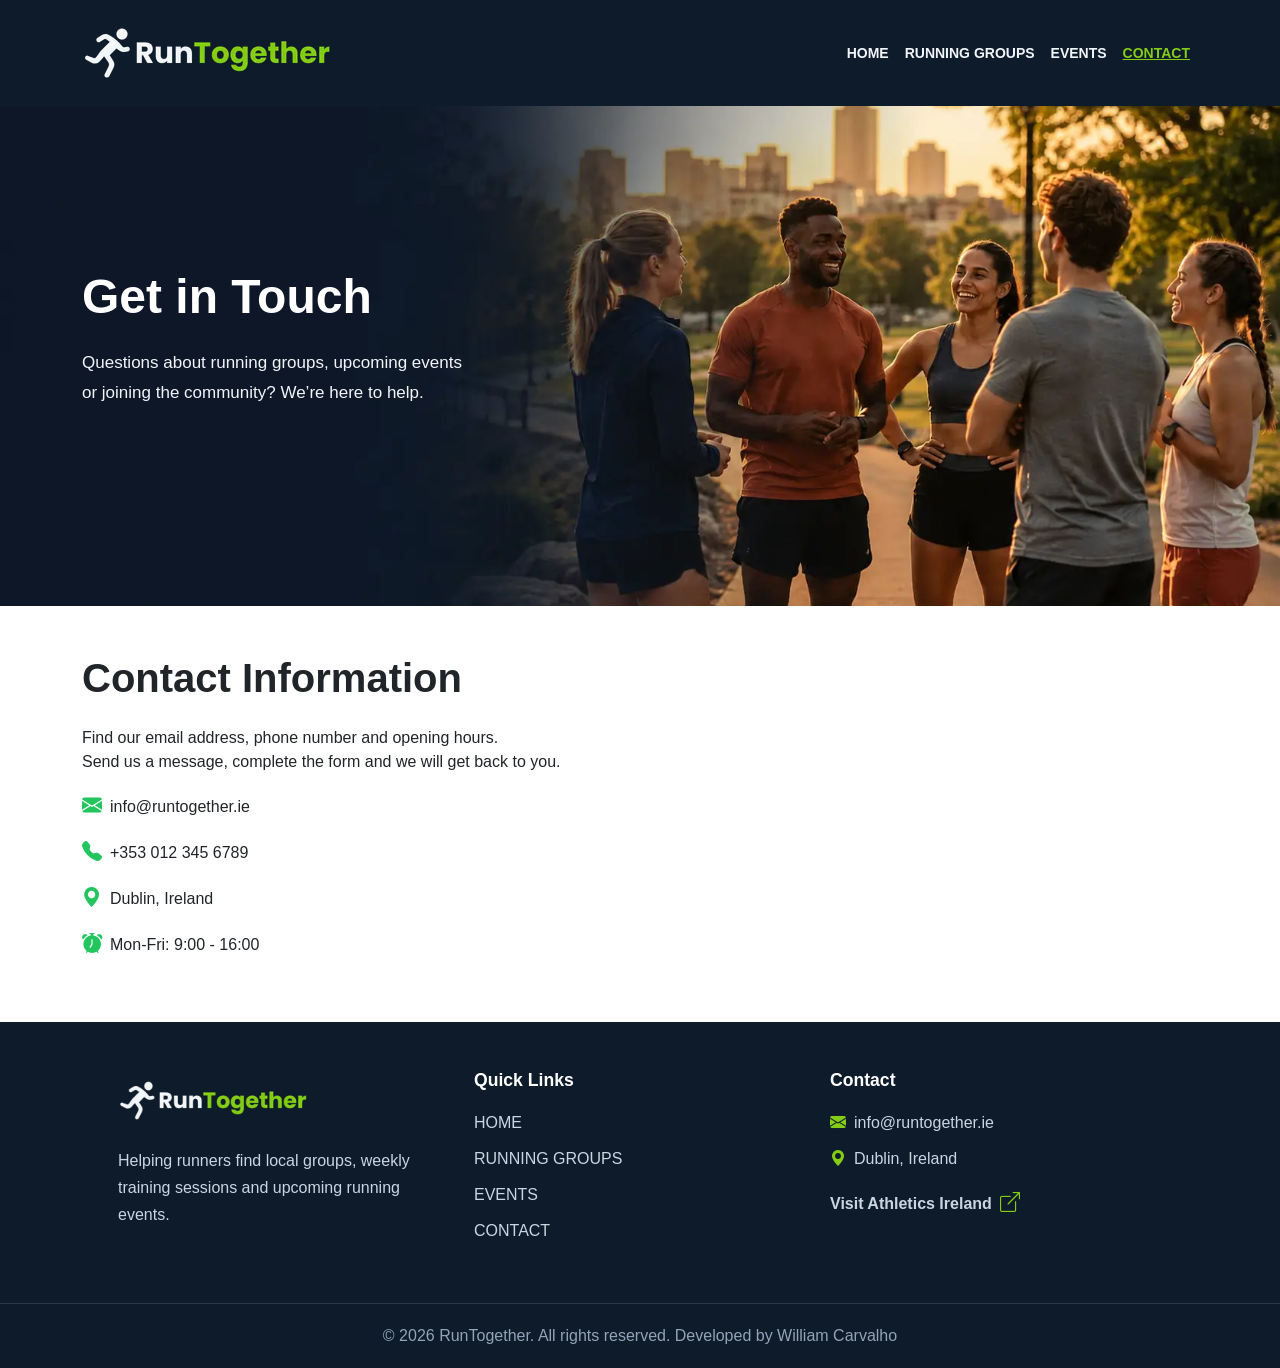
==== contact.html @ 8ef8d151 "add contact information to contact page" ====
<!doctype html>
<html lang="en">

<head>
  <meta charset="UTF-8" />
  <meta name="viewport" content="width=device-width, initial-scale=1.0" />
  <title>Run Together</title>

  <!-- Bootstrap CSS -->
  <link href="https://cdn.jsdelivr.net/npm/bootstrap@5.3.8/dist/css/bootstrap.min.css" rel="stylesheet" />

  <!-- Bootstrap Icons -->
  <link rel="stylesheet" href="https://cdn.jsdelivr.net/npm/bootstrap-icons@1.13.1/font/bootstrap-icons.min.css" />

  <!-- Custom CSS -->
  <link rel="stylesheet" href="css/style.css" />
</head>

<body>
  <!-- Header -->
  <header class="site-header">
    <nav class="navbar navbar-expand-lg navbar-dark" aria-label="Primary navigation">
      <div class="container">
        <!-- Logo -->
        <a class="navbar-brand" href="index.html">
          <img src="./images/RunTogether-logo.webp" alt="RunTogether logo" class="site-logo" />
        </a>

        <!-- Mobile hamburger button -->
        <button class="navbar-toggler" type="button" data-bs-toggle="collapse" data-bs-target="#mainNavigation"
          aria-controls="mainNavigation" aria-expanded="false" aria-label="Toggle navigation">
          <span class="navbar-toggler-icon"></span>
        </button>

        <!-- Navigation links -->
        <div class="collapse navbar-collapse" id="mainNavigation">
          <ul class="navbar-nav ms-auto">
            <li class="nav-item">
              <a class="nav-link" href="index.html">
                Home
              </a>
            </li>

            <li class="nav-item">
              <a class="nav-link" href="running-groups.html">
                Running Groups
              </a>
            </li>

            <li class="nav-item">
              <a class="nav-link" href="events.html"> Events </a>
            </li>

            <li class="nav-item">
              <a class="nav-link  active" href="contact.html" aria-current="page"> Contact </a>
            </li>
          </ul>
        </div>
      </div>
    </nav>
  </header>

  <main>
    <!-- Banner section -->
    <section class="banner-contact" aria-labelledby="hero-title">
      <div class="container">
        <div class="row align-items-center">
          <header class="banner-contact-content col-12 col-lg-6">
            <h1 id="banner-events-title" class="banner-contact-title">
              Get in Touch
            </h1>

            <p class="banner-contact-description">
              Questions about running groups, upcoming events<br>
              or joining the community? We’re here to help.
            </p>
          </header>
        </div>
      </div>
    </section>

    <!-- Contact form section -->
    <section class="contact-form container my-5">
      <div class="row g-4">
        <section class="col-12 col-md-6">
          <h2 class="mb-4 fs-1 fw-bold">
            Contact Information
          </h2>
          <p>
            Find our email address, phone number and opening hours.<br>
            Send us a message, complete the form and we will get back to you.
          </p>

          <ul class="list-group">
            <p><i class="bi bi-envelope-fill me-2" aria-hidden="true"></i>info@runtogether.ie</a></p>
            <p><i class="bi bi-telephone-fill me-2" aria-hidden="true"></i>+353 012 345 6789</p>
            <p><i class="bi bi-geo-alt-fill me-2" aria-hidden="true"></i>Dublin, Ireland</p>
            <p><i class="bi bi-alarm-fill me-2" aria-hidden="true"></i>Mon-Fri: 9:00 - 16:00</p>
          </ul>
        </section>

        <section class="col-12 col-md-6">

        </section>
      </div>
    </section>
  </main>

  <!-- Footer section -->
  <footer class="site-footer">
    <section class="container py-5 p-5">
      <div class="row gy-4">
        <section class="col-12 col-md-6 col-lg-4">
          <a href="index.html" aria-label="RunTogether home">
            <img src="./images/RunTogether-logo.webp" alt="RunTogether" class="footer-logo mb-3" />
          </a>
          <p class="footer-description">
            Helping runners find local groups, weekly training sessions and
            upcoming running events.
          </p>
        </section>

        <nav class="col-12 col-md-6 col-lg-4" aria-label="Footer navigation">
          <h2 class="footer-heading">Quick Links</h2>
          <ul class="footer-links">
            <li><a href="index.html">HOME</a></li>
            <li><a href="running-groups.html">RUNNING GROUPS</a></li>
            <li><a href="events.html">EVENTS</a></li>
            <li><a href="contact.html">CONTACT</a></li>
          </ul>
        </nav>

        <section class="col-12 col-md-6 col-lg-4">
          <h2 class="footer-heading">Contact</h2>

          <address class="footer-contact">
            <p><i class="bi bi-envelope-fill me-2" aria-hidden="true"></i>info@runtogether.ie</a></p>
            <p><i class="bi bi-geo-alt-fill me-2" aria-hidden="true"></i>Dublin, Ireland</p>
          </address>

          <a href="https://www.athleticsireland.ie/" class="external-link" target="_blank" rel="noopener noreferrer">
            Visit Athletics Ireland
            <i class="bi bi-box-arrow-up-right ms-1" aria-hidden="true"></i>
          </a>
        </section>
      </div>
    </section>

    <section class="footer-bottom">
      <div class="container">
        <p class="mb-0">
          &copy; 2026 RunTogether. All rights reserved. Developed by William Carvalho
        </p>
      </div>
    </section>
  </footer>

  <script src="https://cdn.jsdelivr.net/npm/bootstrap@5.3.8/dist/js/bootstrap.bundle.min.js"
    integrity="sha384-FKyoEForCGlyvwx9Hj09JcYn3nv7wiPVlz7YYwJrWVcXK/BmnVDxM+D2scQbITxI"
    crossorigin="anonymous"></script>
</body>

</html>
---- css/style.css ----
* {
  box-sizing: border-box;
  margin: 0;
  padding: 0;
}

body {
  font-family: "Poppins", sans-serif;
}


/* Header */
.site-header {
  background-color: #0D1B2A;
}

/* Navbar */
.navbar {
  min-height: 80px;
}

/* Logo */
.site-logo {
  width: 250px;
  height: auto;
}

/* Navigation links */
.navbar-nav .nav-link {
  color: #F1F5F9;
  font-size: 0.875rem;
  font-weight: 600;
  text-transform: uppercase;
}

.navbar-nav .nav-link:hover,
.navbar-nav .nav-link.active {
  color: #84CC16;
  text-decoration: underline;
}

/* Hero section */

.hero {
  display: flex;
  min-height: 780px;
  background-color: #0d1b2a;
  background-image: url("../images/hero-image.webp");
  background-position: center;
  background-size: cover;
  align-items: center;
}

.hero-content {
  padding-top: 5rem;
  padding-bottom: 5rem;
  color: #ffffff;
}

.hero-subtitle {
  margin-bottom: 1rem;
  color: #84cc16;
  font-size: 1rem;
  font-weight: 700;
  letter-spacing: 0.08em;
  text-transform: uppercase;
}

.hero-title {
  margin-bottom: 1.5rem;
  font-size: 3rem;
  font-weight: 700;
  line-height: 1.1;
}

.hero-description {
  max-width: 520px;
  margin-bottom: 2rem;
  color: #f1f5f9;
  font-size: 1.1rem;
  line-height: 1.8;
}

.hero-buttons {
  display: flex;
  margin-bottom: 0;
  gap: 1rem;
  flex-wrap: wrap;
}

.hero-buttons .btn {
  padding: 0.85rem 1.75rem;
  border-radius: 6px;
  font-size: 0.875rem;
  font-weight: 700;
  letter-spacing: 0.03em;
  text-transform: uppercase;
}

.hero-buttons .btn-success {
  border-color: #22c55e;
  background-color: #22c55e;
}

.hero-buttons .btn-success:hover {
  border-color: #84cc16;
  background-color: #84cc16;
  color: #0d1b2a;
}


/* Banner section Running Group page */
.banner {
  display: flex;
  min-height: 500px;
  background-color: #0d1b2a;
  background-image: url("../images/banner-running-groups.webp");
  background-position: center;
  background-size: cover;
  align-items: center;
}

.banner-content {
  padding-top: 5rem;
  padding-bottom: 5rem;
  color: #ffffff;
}

.banner-title {
  margin-bottom: 1.5rem;
  font-size: 3rem;
  font-weight: 700;
  line-height: 1.1;
  color: #ffffff;
}

.banner-description {
  max-width: 580px;
  margin-bottom: 2rem;
  color: #f1f5f9;
  font-size: 1.1rem;
  line-height: 1.8;
}

/* Banner section events page */
.banner-events {
  display: flex;
  min-height: 500px;
  background-color: #0d1b2a;
  background-image: url("../images/banner-events.webp");
  background-position: center;
  background-size: cover;
  align-items: center;
}

.banner-events-content {
  padding-top: 5rem;
  padding-bottom: 5rem;
  color: #ffffff;
}

.banner-events-title {
  margin-bottom: 1.5rem;
  font-size: 3rem;
  font-weight: 700;
  line-height: 1.1;
  color: #ffffff;
}

.banner-events-description {
  max-width: 520px;
  margin-bottom: 2rem;
  color: #f1f5f9;
  font-size: 17px;
  line-height: 1.8;
}

/* Banner section contact page */
.banner-contact {
  display: flex;
  min-height: 500px;
  background-color: #0d1b2a;
  background-image: url("../images/banner-contact.webp");
  background-position: center;
  background-size: cover;
  align-items: center;
}

.banner-contact-content {
  padding-top: 5rem;
  padding-bottom: 5rem;
  color: #ffffff;
}

.banner-contact-title {
  margin-bottom: 1.5rem;
  font-size: 3rem;
  font-weight: 700;
  line-height: 1.1;
  color: #ffffff;
}

.banner-contact-description {
  max-width: 520px;
  margin-bottom: 2rem;
  color: #f1f5f9;
  font-size: 17px;
  line-height: 1.8;
}

/* Info section */
.info-section {
  width: 100%;
  max-width: 1200px;
  margin: auto;
  padding: 50px;
  border-bottom: 3px solid #f1f5f9;
}

.info-grid {
  display: grid;
  grid-template-columns: repeat(3, 1fr);
  gap: 3rem;
}

.info-card {
  display: grid;
  grid-template-columns: 110px 1fr;
  grid-template-areas:
    "icon title"
    "icon description";
  column-gap: 24px;
  width: 100%;
  max-width: 500px;
  margin: 0 auto;
  box-sizing: border-box;
}

.info-card>i {
  grid-area: icon;
  display: flex;
  align-items: center;
  justify-content: center;
  align-self: center;
  font-size: 42px;
  color: #54b953;
  background-color: #eef9ed;
  border-radius: 50%;
}

/* Info Title */
.info-card>h3 {
  grid-area: title;
  align-self: end;
  margin: 0 0 10px;
  text-align: left;
  font-size: 20px;
  font-weight: bold;
}

/* Info Text */
.info-card>p {
  grid-area: description;
  align-self: start;
  margin: 0;
  text-align: left;
  font-size: 15px;
  line-height: 1.2;
  color: #475569;
}

.bi-people-fill,
.bi-speedometer2,
.bi-calendar3,
.bi-geo-alt,
.bi-trophy {
  background-color: #eef7ed;
  color: #22c55e;
  font-size: 60px;
  padding: 30px;
  border-radius: 100%;
}


/* Running cards section */
.running-card {
  overflow: hidden;
  border: 1px solid #e2e8f0;
  border-radius: 10px;
  box-shadow: 0 4px 12px rgb(0 0 0 / 8%);
  transition:
    transform 0.3s ease,
    box-shadow 0.3s ease;
}

.running-card:hover {
  transform: translateY(-5px);
  box-shadow: 0 8px 20px rgb(0 0 0 / 12%);
}

.running-card .card-img-top {
  width: 100%;
  height: 250px;
  object-fit: cover;
}

.running-card .card-title {
  color: #0d1b2a;
  font-size: 25px;
  font-weight: 700;
}

.running-card .card-text {
  font-size: 16px;
  color: #475569;
}

.running-badge {
  margin-right: 0px;
  background-color: #e8f8ec;
  color: #22c55e;
  font-size: 12px;
  font-weight: 600;
}

.view-group-button .btn {
  margin-top: 10px;
  padding: 10px 25px;
  border-radius: 6px;
  font-size: 14px;
  font-weight: 700;
  letter-spacing: 0.03em;
  text-transform: uppercase;
}

.view-group-button .btn-success {
  border-color: #22c55e;
  background-color: #22c55e;
}

/* Cards section running group page */
.card-description,
.form-label {
  padding-left: 10px;
  font-size: 17px;
  color: #475569;
}

.registration-success {
  display: none;
}

.registration-success:target {
  display: block;
}

/* Suggest section running group page */
.suggest-group-banner {
  margin-top: 40px;
  border: 1px solid #dcfce7;
  background-color: #f0fdf4;
}

.suggest-title {
  font-size: 25px;
  font-weight: bold;
}

.suggest-description {
  font-size: 17px;
  color: #475569;
}

.suggest-group-icon {
  display: inline-flex;
  width: 64px;
  height: 64px;
  flex-shrink: 0;
  align-items: center;
  justify-content: center;
  border: 2px solid #22c55e;
  border-radius: 50%;
  color: #22c55e;
  font-size: 2rem;
}

.suggest-group-banner .btn {
  text-transform: uppercase;
}


/* Calendar list section events page */
.event-title {
  font-size: 20px;
  font-weight: bold;
}

.event-date-title,
.event-distance-title,
.event-location-title,
.event-level-title,
.event-status-title {
  font-size: 15px;
  font-weight: bold;
}

.event-date,
.event-distance,
.event-location,
.event-level,
.event-status {
  font-size: 15px;
  color: #475569;
}

.btn-view {
  padding: 6px 20px;
  font-size: 13px;
  font-weight: bold;
}

.youtube-video {
  border-radius: 20px;
}

.gallery-image {
  border-radius: 15px;
}

/* Footer */
.contact-form i,
.external-link i {
  font-size: 20px;
  color: #22c55e;
}

/* Footer */
.site-footer {
  background-color: #0d1b2a;
  color: #ffffff;
}

.footer-logo {
  width: 190px;
  height: auto;
}

.footer-description {
  max-width: 320px;
  margin-bottom: 0;
  color: #cbd5e1;
  line-height: 1.7;
}

.footer-heading {
  margin-bottom: 1.25rem;
  color: #ffffff;
  font-size: 1.1rem;
  font-weight: 700;
}

.footer-links {
  margin: 0;
  padding: 0;
  list-style: none;
}

.footer-links li {
  margin-bottom: 0.75rem;
}

.footer-links a,
.footer-contact a,
.external-link {
  color: #cbd5e1;
  text-decoration: none;
  transition: color 0.2s ease;
}

.footer-links a:hover,
.footer-contact a:hover,
.external-link:hover {
  color: #84cc16;
}

.footer-contact {
  margin-bottom: 1rem;
  color: #cbd5e1;
  font-style: normal;
}

.footer-contact p {
  display: flex;
  margin-bottom: 0.75rem;
  align-items: center;
}

.footer-contact i,
.external-link i {
  color: #84cc16;
}

.external-link {
  font-weight: 600;
}

.footer-bottom {
  padding-top: 1.25rem;
  padding-bottom: 1.25rem;
  border-top: 1px solid rgb(255 255 255 / 12%);
  color: #94a3b8;
  text-align: center;
}

/* Laptop navigation */
@media (max-width: 1280px) {}

/* Tablet navigation */
@media (max-width: 1024px) {

  .info-card {
    grid-template-columns: 1fr;
    column-gap: 20px;
    padding: 0;
  }

  .info-card>i {
    width: 60px;
    height: 60px;
    font-size: 30px;
  }

  .info-card>h3 {
    font-size: 17px;
    margin-bottom: 6px;
  }

  .info-card>p {
    font-size: 14px;
    line-height: 1.5;
  }

  .running-card .card-title {
    color: #0d1b2a;
    font-size: 22px;
    font-weight: 700;
  }

  .running-card .card-text {
    font-size: 14px;
    color: #475569;
  }

}


/* Mobile navigation */
@media (max-width: 767px) {

  .site-logo {
    width: 170px;
  }

  .navbar-nav {
    padding-top: 1rem;
    padding-bottom: 1rem;
  }

  .navbar-nav .nav-link {
    padding-top: 0.75rem;
    padding-bottom: 0.75rem;
  }

  .hero {
    min-height: 650px;
    background-image: url("../images/hero-image-mobile.webp");
    align-items: end;
  }

  .hero-content {
    padding: 35px;
  }

  .hero-subtitle {
    font-size: 15px;
  }

  .hero-title {
    font-size: 35px;
  }

  .hero-description {
    font-size: 15px;
  }

  .hero-buttons {
    flex-direction: column;
  }

  .hero-buttons .btn {
    width: 100%;
  }

  .banner {
    min-height: 600px;
    background-image: url("../images/banner-running-groups-mobile.webp");
    align-items: end;
  }

  .banner-content {
    padding: 35px;
  }

  .banner-title {
    font-size: 35px;
  }

  .banner-description {
    font-size: 14px;
  }

  .banner-events {
    min-height: 600px;
    background-image: url("../images/banner-events-mobile.webp");
    align-items: end;
  }

  .banner-events-content {
    padding: 35px;
  }

  .banner-events-title {
    font-size: 35px;
  }

  .banner-events-description {
    font-size: 14px;
  }

  .banner-contact {
    min-height: 600px;
    background-image: url("../images/banner-contact-mobile.webp");
    align-items: end;
  }

  .banner-contact-content {
    padding: 35px;
  }

  .banner-contact-title {
    font-size: 35px;
  }

  .banner-contact-description {
    font-size: 14px;
  }

  .info-section {
    padding: 20px;
  }

  .info-grid {
    grid-template-columns: 1fr;
    width: 100%;
    padding: 10px;
  }

  .info-card {
    grid-template-columns: 1fr;
    column-gap: 10px;
    padding: 0;
  }

  .info-card>i {
    width: 50px;
    height: 50px;
    font-size: 30px;
  }

  .info-card>h3 {
    font-size: 17px;
    margin-bottom: 6px;
  }

  .info-card>p {
    font-size: 14px;
    line-height: 1.5;
  }

  .running-section,
  .gallery-section {
    padding: 30px;
  }

  .running-card .card-text {
    font-size: 15px;
  }

  .card-description,
  .form-label {
    font-size: 16px;
  }

  .suggest-group-banner .btn {
    width: 100%;
  }

  .suggest-title {
    font-size: 18px;
  }

  .suggest-description {
    font-size: 14px;
  }

  .suggest-group-icon {
    width: 54px;
    height: 54px;
    font-size: 1.6rem;
  }

  .event-title {
    font-size: 21px;
    font-weight: bold;
  }

  .event-date-title,
  .event-distance-title,
  .event-location-title,
  .event-level-title,
  .event-status-title {
    font-size: 17px;
    font-weight: bold;
  }

  .event-date,
  .event-distance,
  .event-location,
  .event-level,
  .event-status {
    font-size: 16px;
  }

  .btn-view {
    margin-top: 16px;
  }

  .container-video {
    padding: 30px;
  }

  .gallery-section {
    padding: 30px;
  }

  .responsive-video {
    --bs-aspect-ratio: 100%;
  }

  .contact-form {
    padding: 30px;
  }

}
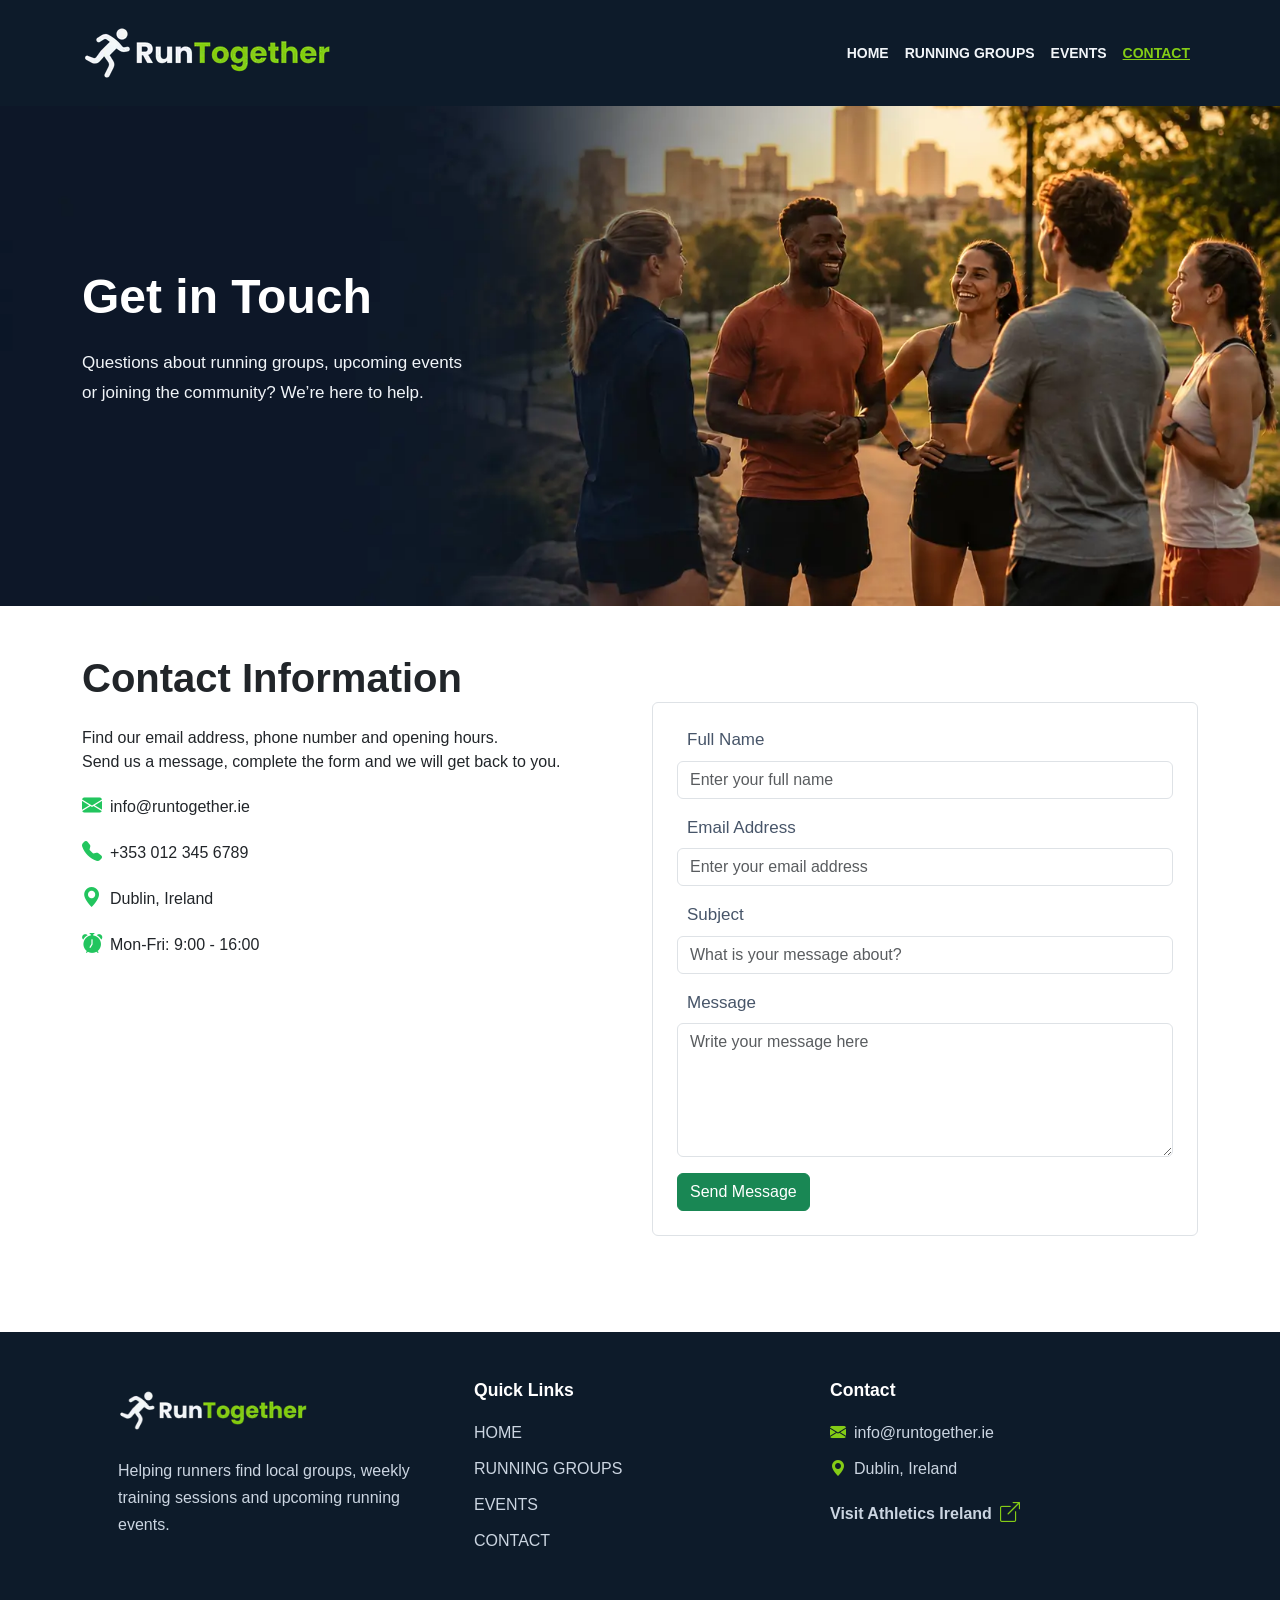
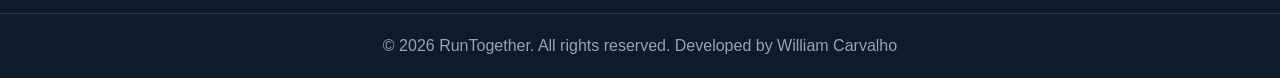
==== commit 134417c0: "add responsive bootstrap form" ====
--- a/contact.html
+++ b/contact.html
@@ -82,6 +82,7 @@
     <!-- Contact form section -->
     <section class="contact-form container my-5">
       <div class="row g-4">
+        <!-- Contact information section -->
         <section class="col-12 col-md-6">
           <h2 class="mb-4 fs-1 fw-bold">
             Contact Information
@@ -99,8 +100,39 @@
           </ul>
         </section>
 
+        <!-- Form section -->
         <section class="col-12 col-md-6">
-
+          <section class="container my-5">
+            <div class="row justify-content-center">
+              <section class="col-12 col-md-8 col-lg-6 w-100 border rounded p-4">
+                <form action="#" method="post">
+                  <div class="mb-3">
+                    <label for="full-name" class="form-label">Full Name</label>
+                    <input type="text" s class="form-control" id="full-name" name="full-name"
+                      placeholder="Enter your full name" required />
+                  </div>
+                  <div class="mb-3">
+                    <label for="email" class="form-label">Email Address</label>
+                    <input type="email" class="form-control" id="email" name="email"
+                      placeholder="Enter your email address" required />
+                  </div>
+                  <div class="mb-3">
+                    <label for="subject" class="form-label">Subject</label>
+                    <input type="text" class="form-control" id="subject" name="subject"
+                      placeholder="What is your message about?" required />
+                  </div>
+                  <div class="mb-3">
+                    <label for="message" class="form-label">Message</label>
+                    <textarea class="form-control" id="message" name="message" rows="5"
+                      placeholder="Write your message here" required></textarea>
+                  </div>
+                  <button type="submit" class="btn btn-success">
+                    Send Message
+                  </button>
+                </form>
+              </section>
+            </div>
+          </section>
         </section>
       </div>
     </section>
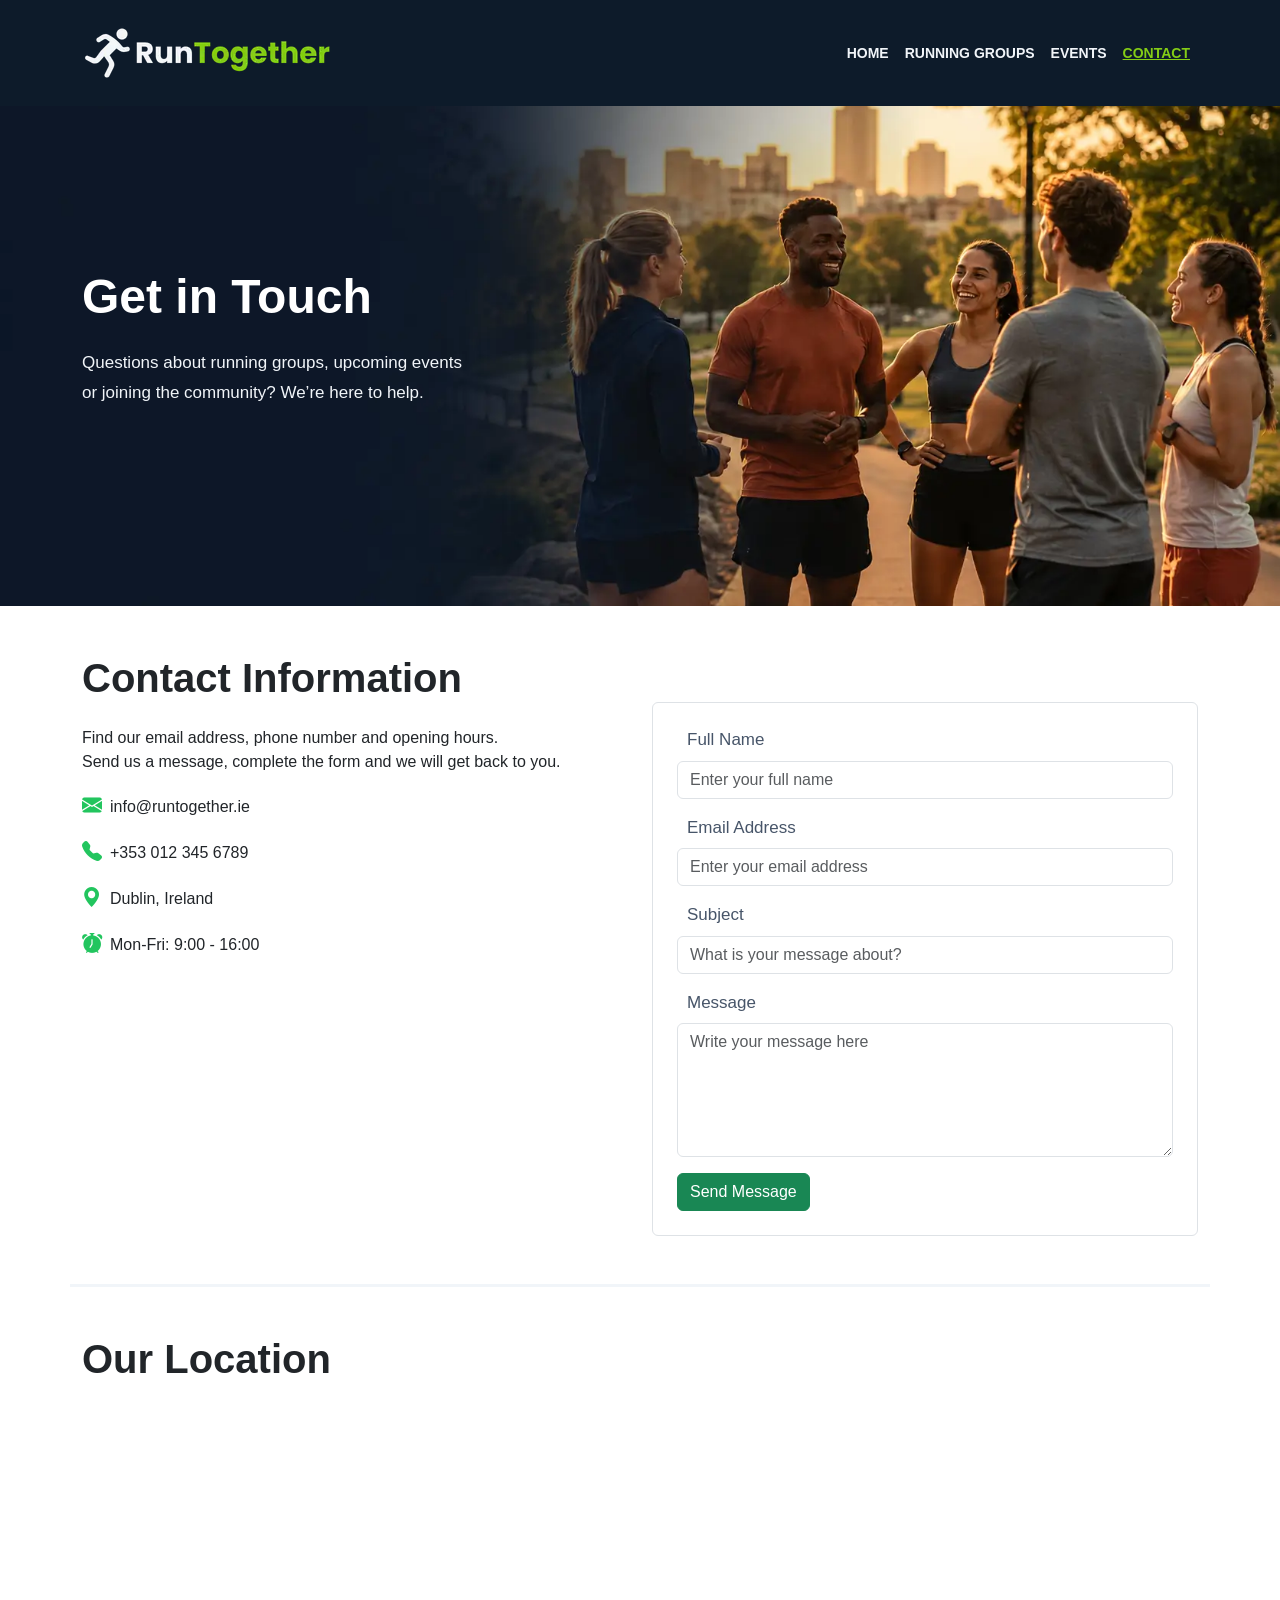
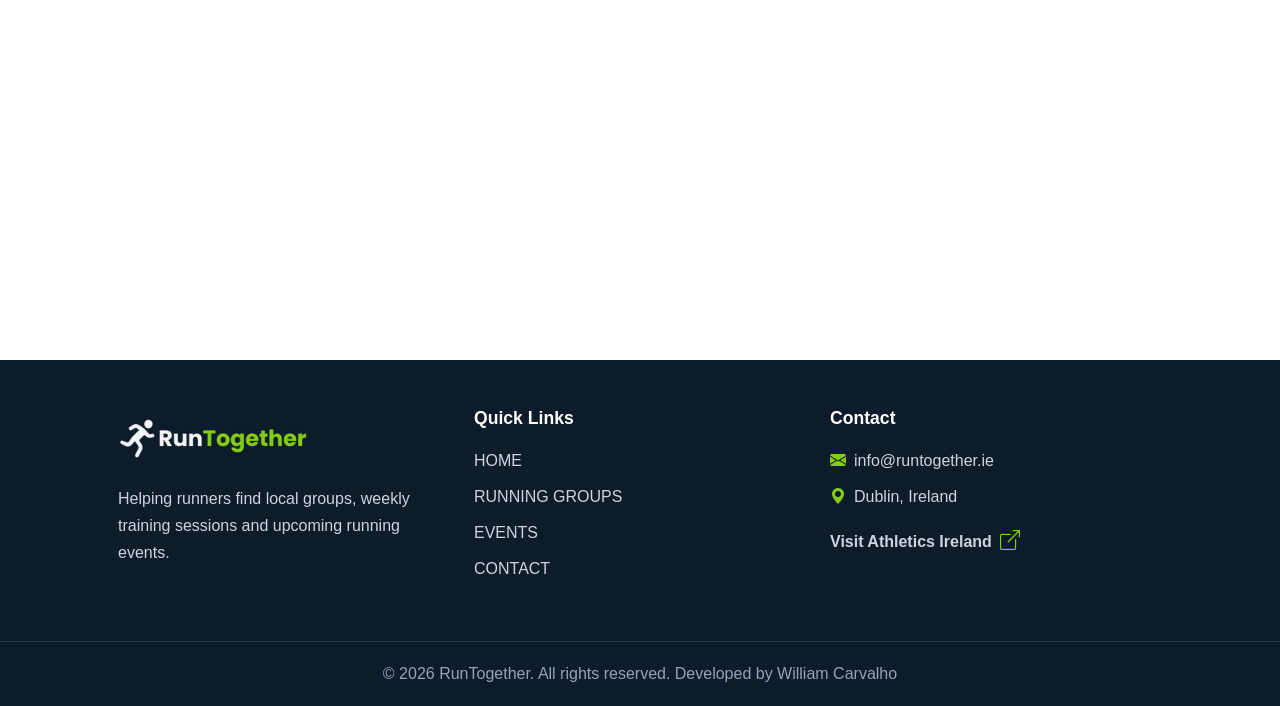
==== commit 0d033200: "add google maps iframe" ====
--- a/contact.html
+++ b/contact.html
@@ -134,6 +134,21 @@
             </div>
           </section>
         </section>
+
+        <!-- Google maps section -->
+        <section class="maps-section container py-5">
+          <h2 class="mb-4 fs-1 fw-bold">
+            Our Location
+          </h2>
+
+          <div class="map-container">
+            <iframe
+              src="https://www.google.com/maps/embed?pb=!1m18!1m12!1m3!1d76257.89728710684!2d-6.3281034318511535!3d53.32429171645682!2m3!1f0!2f0!3f0!3m2!1i1024!2i768!4f13.1!3m3!1m2!1s0x48670e80ea27ac2f%3A0xa00c7a9973171a0!2sDublin%2C%20Ireland!5e0!3m2!1sen!2snl!4v1784812689802!5m2!1sen!2snl"
+              width="100%" height="450" style="border:0;" allowfullscreen="" loading="lazy"
+              referrerpolicy="strict-origin-when-cross-origin">
+            </iframe>
+          </div>
+        </section>
       </div>
     </section>
   </main>
--- a/css/style.css
+++ b/css/style.css
@@ -427,11 +427,19 @@
   border-radius: 15px;
 }
 
-/* Footer */
 .contact-form i,
 .external-link i {
   font-size: 20px;
   color: #22c55e;
+}
+
+/* Maps section */
+.maps-section {
+  border-top: 3px solid #f1f5f9;
+}
+
+.map-container>iframe {
+  border-radius: 20px;
 }
 
 /* Footer */
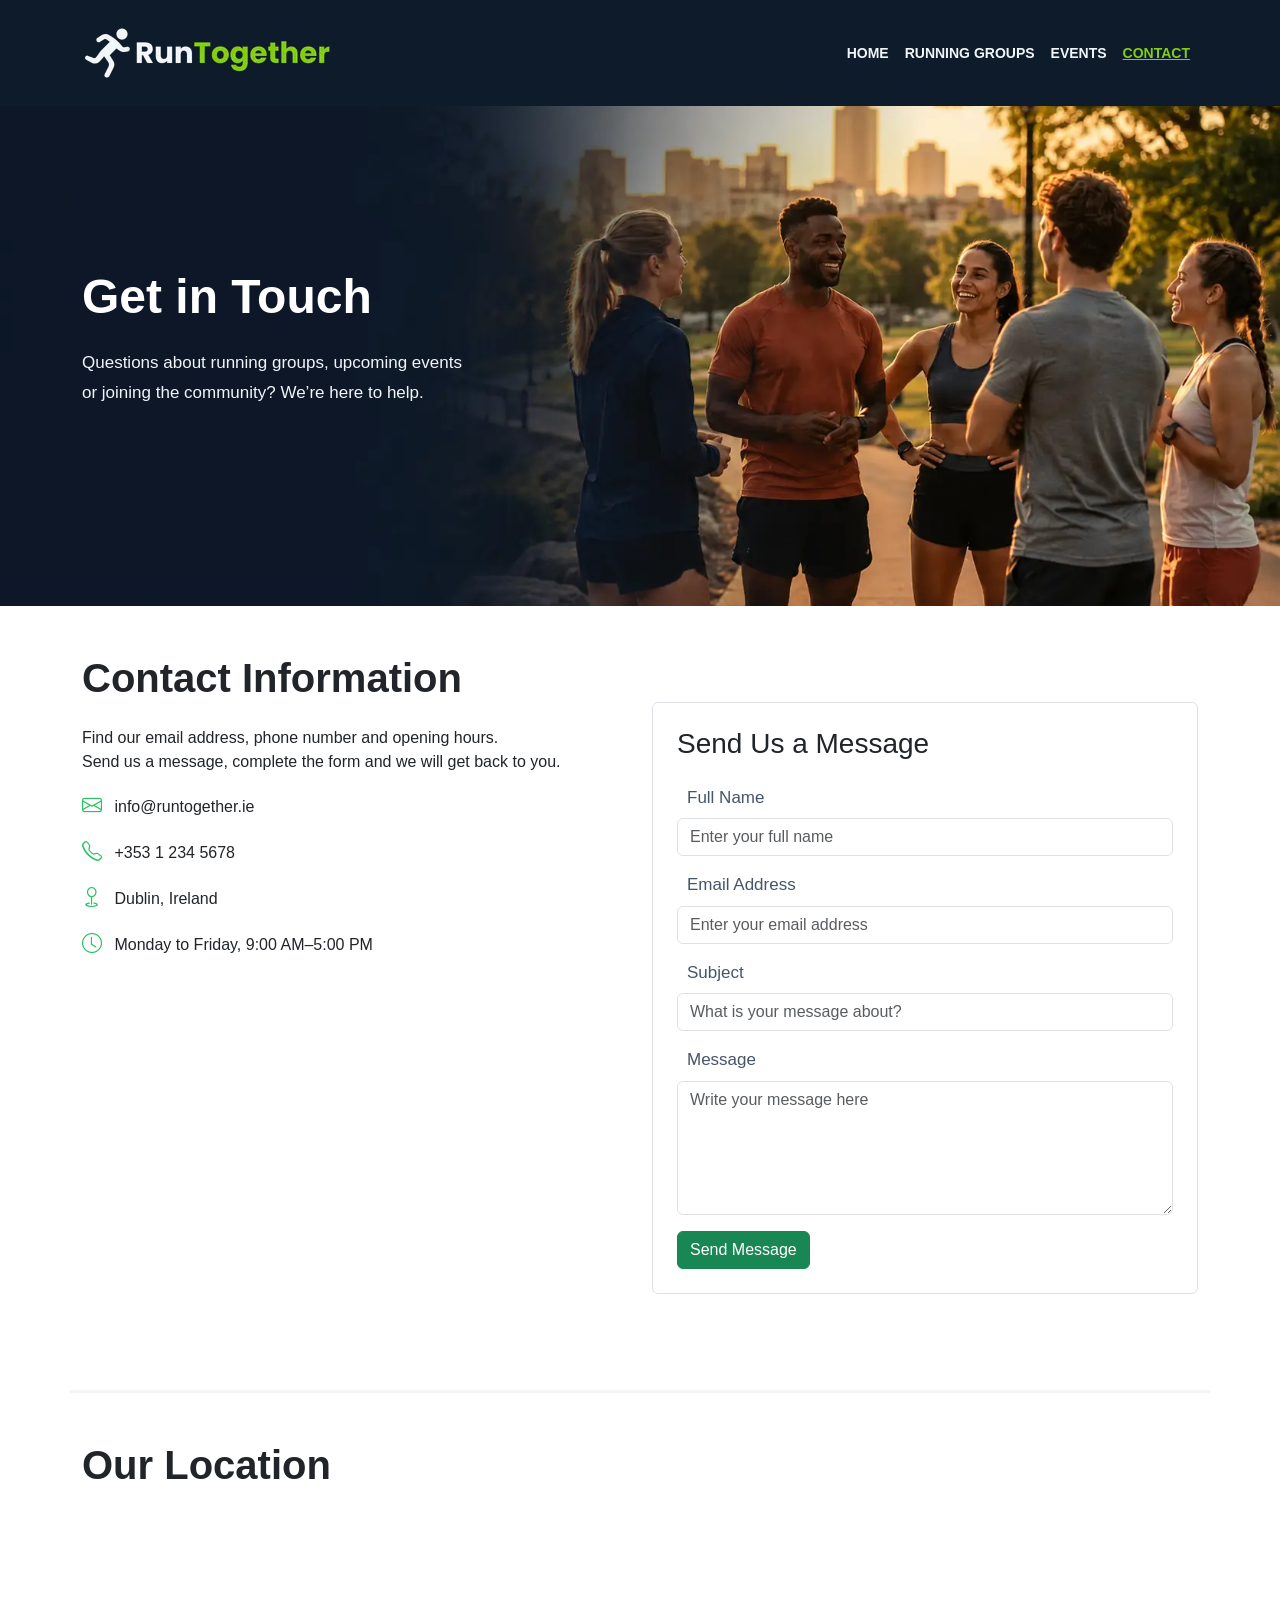
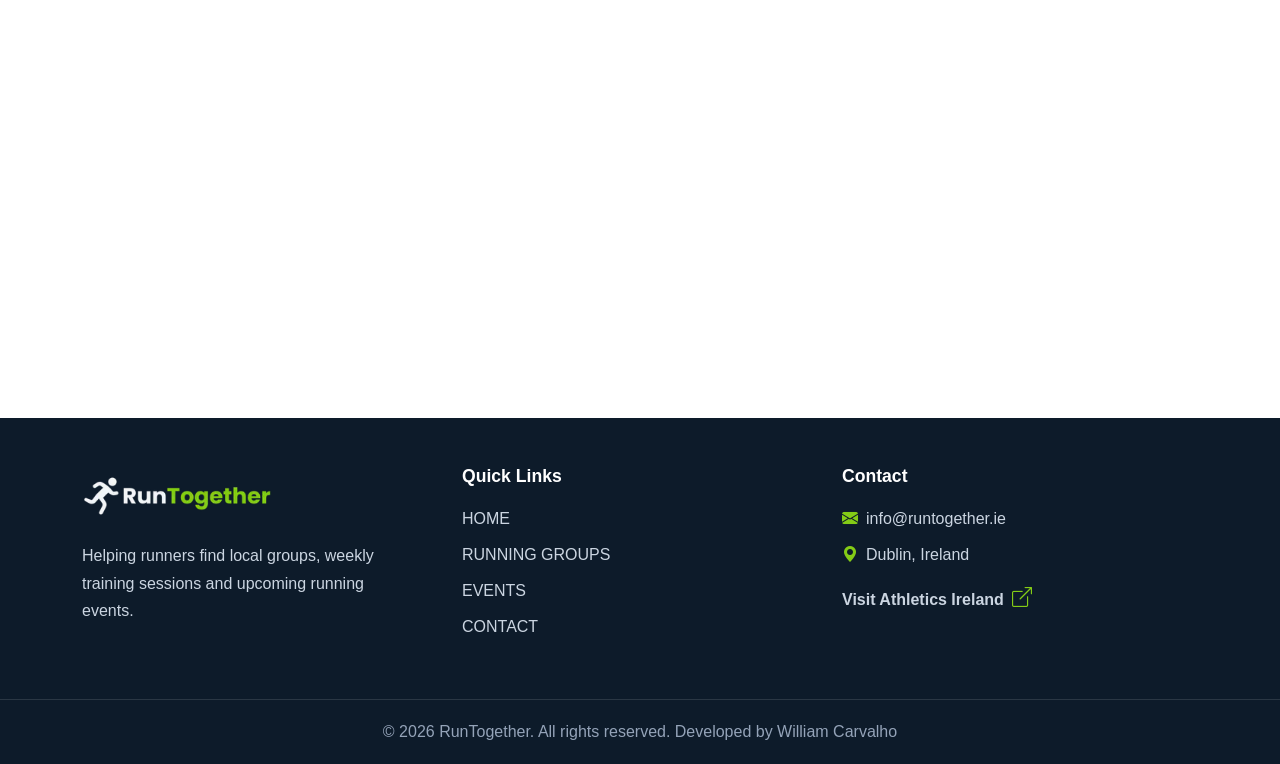
==== commit 4c047c90: "Fix HTML validation issues across contact page" ====
--- a/contact.html
+++ b/contact.html
@@ -1,19 +1,21 @@
-<!doctype html>
+<!DOCTYPE html>
 <html lang="en">
 
 <head>
-  <meta charset="UTF-8" />
-  <meta name="viewport" content="width=device-width, initial-scale=1.0" />
-  <title>Run Together</title>
+  <meta charset="UTF-8">
+  <meta name="viewport" content="width=device-width, initial-scale=1.0">
+  <meta name="description"
+    content="Contact RunTogether for information about running groups, events and community participation.">
+  <title>Run Together - Contact</title>
 
   <!-- Bootstrap CSS -->
-  <link href="https://cdn.jsdelivr.net/npm/bootstrap@5.3.8/dist/css/bootstrap.min.css" rel="stylesheet" />
+  <link href="https://cdn.jsdelivr.net/npm/bootstrap@5.3.8/dist/css/bootstrap.min.css" rel="stylesheet">
 
   <!-- Bootstrap Icons -->
-  <link rel="stylesheet" href="https://cdn.jsdelivr.net/npm/bootstrap-icons@1.13.1/font/bootstrap-icons.min.css" />
+  <link rel="stylesheet" href="https://cdn.jsdelivr.net/npm/bootstrap-icons@1.13.1/font/bootstrap-icons.min.css">
 
   <!-- Custom CSS -->
-  <link rel="stylesheet" href="css/style.css" />
+  <link rel="stylesheet" href="css/style.css">
 </head>
 
 <body>
@@ -23,7 +25,7 @@
       <div class="container">
         <!-- Logo -->
         <a class="navbar-brand" href="index.html">
-          <img src="./images/RunTogether-logo.webp" alt="RunTogether logo" class="site-logo" />
+          <img src="./images/RunTogether-logo.webp" alt="RunTogether logo" class="site-logo">
         </a>
 
         <!-- Mobile hamburger button -->
@@ -92,80 +94,113 @@
             Send us a message, complete the form and we will get back to you.
           </p>
 
-          <ul class="list-group">
-            <p><i class="bi bi-envelope-fill me-2" aria-hidden="true"></i>info@runtogether.ie</a></p>
-            <p><i class="bi bi-telephone-fill me-2" aria-hidden="true"></i>+353 012 345 6789</p>
-            <p><i class="bi bi-geo-alt-fill me-2" aria-hidden="true"></i>Dublin, Ireland</p>
-            <p><i class="bi bi-alarm-fill me-2" aria-hidden="true"></i>Mon-Fri: 9:00 - 16:00</p>
+          <ul class="list-unstyled contact-details">
+            <li class="mb-3">
+              <i class="bi bi-envelope me-2" aria-hidden="true"></i>
+              info@runtogether.ie
+            </li>
+
+            <li class="mb-3">
+              <i class="bi bi-telephone me-2" aria-hidden="true"></i>
+              +353 1 234 5678
+            </li>
+
+            <li class="mb-3">
+              <i class="bi bi-geo me-2" aria-hidden="true"></i>
+              Dublin, Ireland
+            </li>
+
+            <li class="mb-3">
+              <i class="bi bi-clock me-2" aria-hidden="true"></i>
+              Monday to Friday, 9:00 AM–5:00 PM
+            </li>
           </ul>
         </section>
 
         <!-- Form section -->
-        <section class="col-12 col-md-6">
-          <section class="container my-5">
+        <div class="col-12 col-md-6">
+          <div class="container my-5">
             <div class="row justify-content-center">
-              <section class="col-12 col-md-8 col-lg-6 w-100 border rounded p-4">
+              <div class="col-12 col-md-8 col-lg-6 w-100 border rounded p-4">
+                <h3 class="mb-4">Send Us a Message</h3>
+
                 <form action="#" method="post">
                   <div class="mb-3">
-                    <label for="full-name" class="form-label">Full Name</label>
-                    <input type="text" s class="form-control" id="full-name" name="full-name"
-                      placeholder="Enter your full name" required />
-                  </div>
-                  <div class="mb-3">
-                    <label for="email" class="form-label">Email Address</label>
+                    <label for="full-name" class="form-label">
+                      Full Name
+                    </label>
+
+                    <input type="text" class="form-control" id="full-name" name="full-name"
+                      placeholder="Enter your full name" autocomplete="name" required>
+                  </div>
+
+                  <div class="mb-3">
+                    <label for="email" class="form-label">
+                      Email Address
+                    </label>
+
                     <input type="email" class="form-control" id="email" name="email"
-                      placeholder="Enter your email address" required />
-                  </div>
-                  <div class="mb-3">
-                    <label for="subject" class="form-label">Subject</label>
+                      placeholder="Enter your email address" autocomplete="email" required>
+                  </div>
+
+                  <div class="mb-3">
+                    <label for="subject" class="form-label">
+                      Subject
+                    </label>
+
                     <input type="text" class="form-control" id="subject" name="subject"
-                      placeholder="What is your message about?" required />
-                  </div>
-                  <div class="mb-3">
-                    <label for="message" class="form-label">Message</label>
+                      placeholder="What is your message about?" required>
+                  </div>
+
+                  <div class="mb-3">
+                    <label for="message" class="form-label">
+                      Message
+                    </label>
+
                     <textarea class="form-control" id="message" name="message" rows="5"
                       placeholder="Write your message here" required></textarea>
                   </div>
+
                   <button type="submit" class="btn btn-success">
                     Send Message
                   </button>
                 </form>
-              </section>
+              </div>
             </div>
-          </section>
-        </section>
-
-        <!-- Google maps section -->
-        <section class="maps-section container py-5">
-          <h2 class="mb-4 fs-1 fw-bold">
-            Our Location
-          </h2>
-
-          <div class="map-container">
-            <iframe
-              src="https://www.google.com/maps/embed?pb=!1m18!1m12!1m3!1d76257.89728710684!2d-6.3281034318511535!3d53.32429171645682!2m3!1f0!2f0!3f0!3m2!1i1024!2i768!4f13.1!3m3!1m2!1s0x48670e80ea27ac2f%3A0xa00c7a9973171a0!2sDublin%2C%20Ireland!5e0!3m2!1sen!2snl!4v1784812689802!5m2!1sen!2snl"
-              width="100%" height="450" style="border:0;" allowfullscreen="" loading="lazy"
-              referrerpolicy="strict-origin-when-cross-origin">
-            </iframe>
           </div>
-        </section>
+        </div>
+      </div>
+    </section>
+
+    <!-- Google maps section -->
+    <section class="maps-section container py-5">
+      <h2 class="mb-4 fs-1 fw-bold">
+        Our Location
+      </h2>
+
+      <div class="map-container">
+        <iframe src="https://www.google.com/maps/embed?pb=!1m18!1m12!1m3!1d76257.89728710684!2d-6.3281034318511535!3d53.32429171645682!2m3!1f0!2f0!3f0!3m2!1i1024!2i768!4f13.1!3m3!1m2!1s0x48670e80ea27ac2f%3A0xa00c7a9973171a0!2sDublin%2C%20Ireland!5e0!3m2!1sen!2snl!4v1784812689802!5m2!1sen!2snl" 
+          title="Map showing Dublin, Ireland" 
+          loading="lazy"
+          allowfullscreen referrerpolicy="strict-origin-when-cross-origin">
+        </iframe>
       </div>
     </section>
   </main>
 
   <!-- Footer section -->
   <footer class="site-footer">
-    <section class="container py-5 p-5">
+    <div class="container py-5">
       <div class="row gy-4">
-        <section class="col-12 col-md-6 col-lg-4">
+        <div class="col-12 col-md-6 col-lg-4">
           <a href="index.html" aria-label="RunTogether home">
-            <img src="./images/RunTogether-logo.webp" alt="RunTogether" class="footer-logo mb-3" />
+            <img src="./images/RunTogether-logo.webp" alt="RunTogether" class="footer-logo mb-3">
           </a>
           <p class="footer-description">
             Helping runners find local groups, weekly training sessions and
             upcoming running events.
           </p>
-        </section>
+        </div>
 
         <nav class="col-12 col-md-6 col-lg-4" aria-label="Footer navigation">
           <h2 class="footer-heading">Quick Links</h2>
@@ -181,7 +216,11 @@
           <h2 class="footer-heading">Contact</h2>
 
           <address class="footer-contact">
-            <p><i class="bi bi-envelope-fill me-2" aria-hidden="true"></i>info@runtogether.ie</a></p>
+            <p><i class="bi bi-envelope-fill me-2" aria-hidden="true"></i>
+              <a href="mailto:info@runtogether.ie">
+                info@runtogether.ie
+              </a>
+            </p>
             <p><i class="bi bi-geo-alt-fill me-2" aria-hidden="true"></i>Dublin, Ireland</p>
           </address>
 
@@ -191,20 +230,18 @@
           </a>
         </section>
       </div>
-    </section>
-
-    <section class="footer-bottom">
+    </div>
+
+    <div class="footer-bottom">
       <div class="container">
         <p class="mb-0">
           &copy; 2026 RunTogether. All rights reserved. Developed by William Carvalho
         </p>
       </div>
-    </section>
+    </div>
   </footer>
-
   <script src="https://cdn.jsdelivr.net/npm/bootstrap@5.3.8/dist/js/bootstrap.bundle.min.js"
-    integrity="sha384-FKyoEForCGlyvwx9Hj09JcYn3nv7wiPVlz7YYwJrWVcXK/BmnVDxM+D2scQbITxI"
-    crossorigin="anonymous"></script>
-</body>
+    integrity="sha384-FKyoEForCGlyvwx9Hj09JcYn3nv7wiPVlz7YYwJrWVcXK/BmnVDxM+D2scQbITxI" crossorigin="anonymous">
+    </script>
 
 </html>
--- a/css/style.css
+++ b/css/style.css
@@ -390,34 +390,31 @@
 
 
 /* Calendar list section events page */
-.event-title {
-  font-size: 20px;
-  font-weight: bold;
-}
-
-.event-date-title,
-.event-distance-title,
-.event-location-title,
-.event-level-title,
-.event-status-title {
-  font-size: 15px;
-  font-weight: bold;
-}
-
-.event-date,
-.event-distance,
-.event-location,
-.event-level,
-.event-status {
-  font-size: 15px;
-  color: #475569;
-}
-
-.btn-view {
-  padding: 6px 20px;
-  font-size: 13px;
-  font-weight: bold;
-}
+.event-link {
+  color: #0d1b2a;
+  font-weight: 700;
+  text-decoration: none;
+}
+
+.event-link:hover,
+.event-link:focus {
+  color: #65a30d;
+  text-decoration: underline;
+}
+
+.table-responsive {
+  background-color: #ffffff;
+}
+
+.table th,
+.table td {
+  padding: 1rem;
+}
+
+.table caption {
+  background-color: #f8fafc;
+}
+
 
 .youtube-video {
   border-radius: 20px;
@@ -438,7 +435,10 @@
   border-top: 3px solid #f1f5f9;
 }
 
-.map-container>iframe {
+.map-container iframe {
+  width: 100%;
+  height: 450px;
+  border: 0;
   border-radius: 20px;
 }
 
@@ -727,30 +727,14 @@
     font-size: 1.6rem;
   }
 
-  .event-title {
-    font-size: 21px;
-    font-weight: bold;
-  }
-
-  .event-date-title,
-  .event-distance-title,
-  .event-location-title,
-  .event-level-title,
-  .event-status-title {
-    font-size: 17px;
-    font-weight: bold;
-  }
-
-  .event-date,
-  .event-distance,
-  .event-location,
-  .event-level,
-  .event-status {
-    font-size: 16px;
-  }
-
-  .btn-view {
-    margin-top: 16px;
+  .table {
+    min-width: 850px;
+  }
+
+  .table th,
+  .table td {
+    padding: 0.75rem;
+    font-size: 0.9rem;
   }
 
   .container-video {
@@ -769,4 +753,8 @@
     padding: 30px;
   }
 
+  .maps-section {
+    padding: 30px;
+  }
+
 }
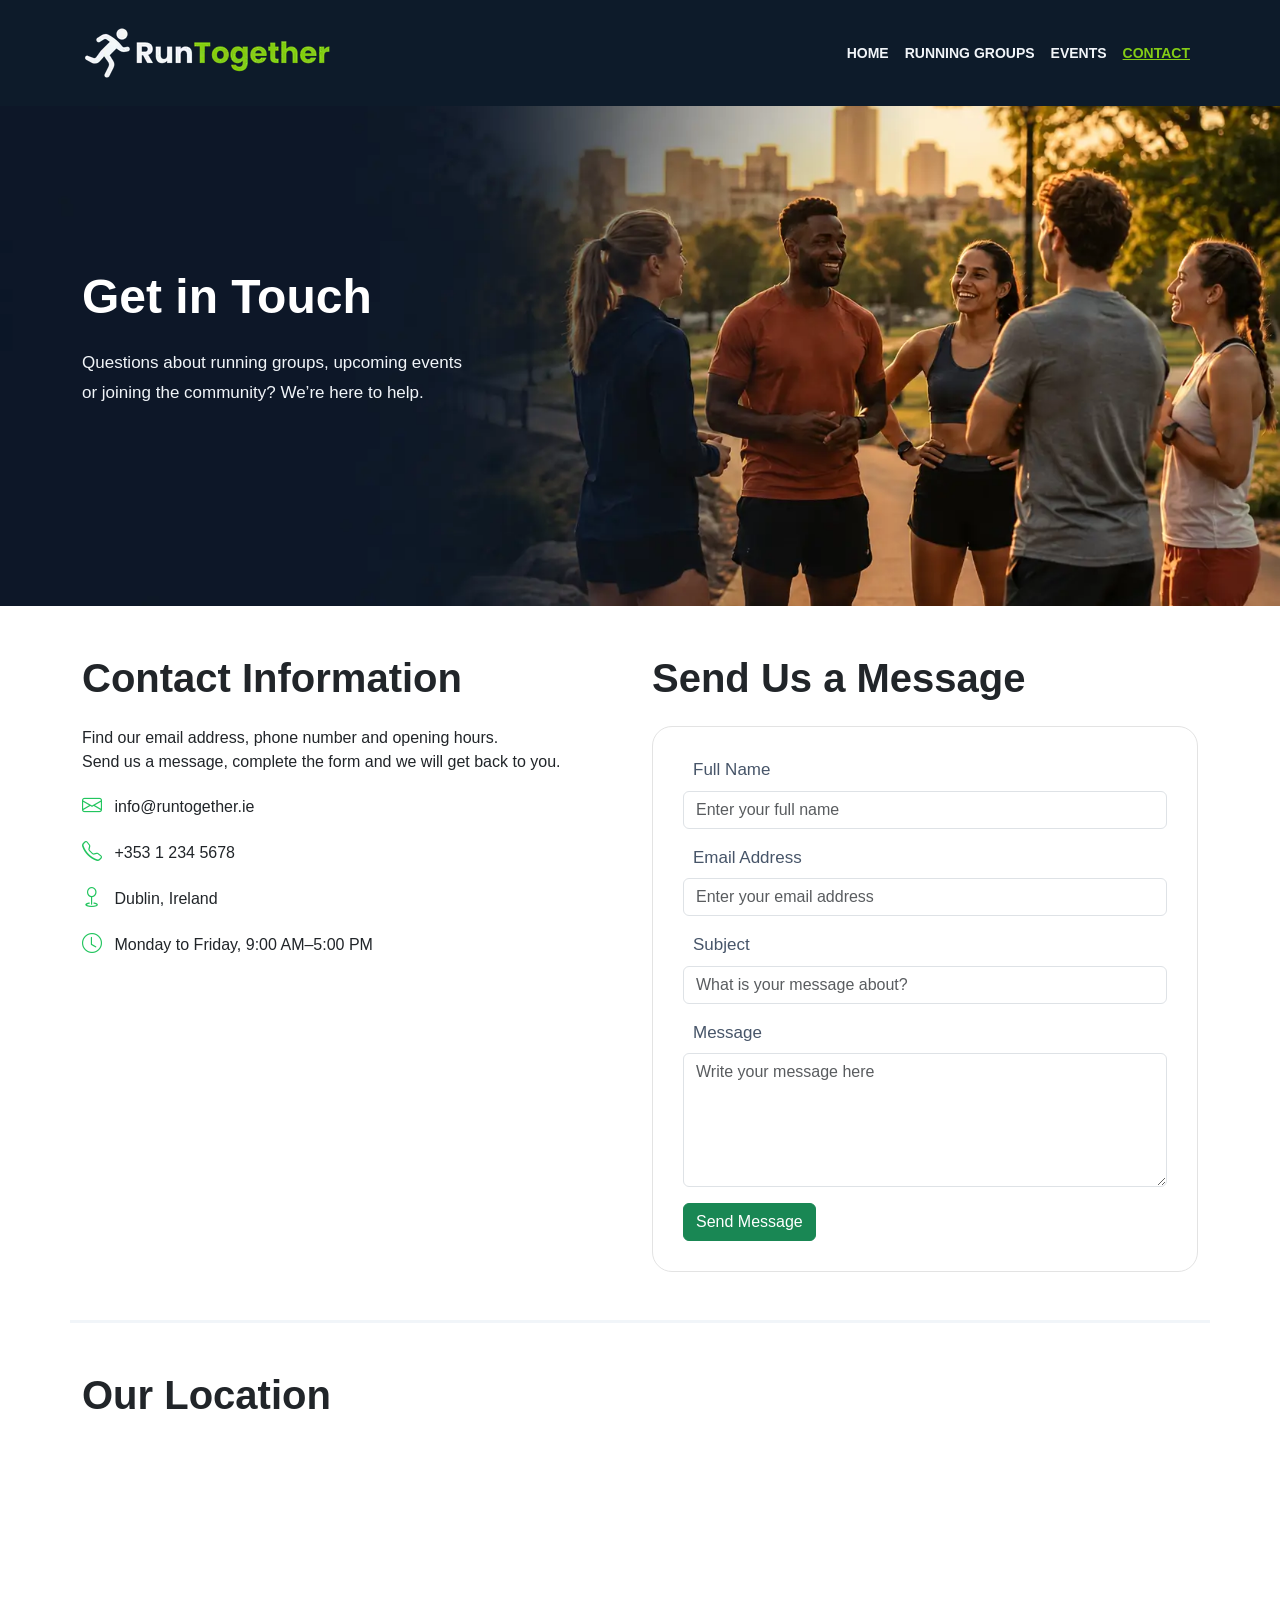
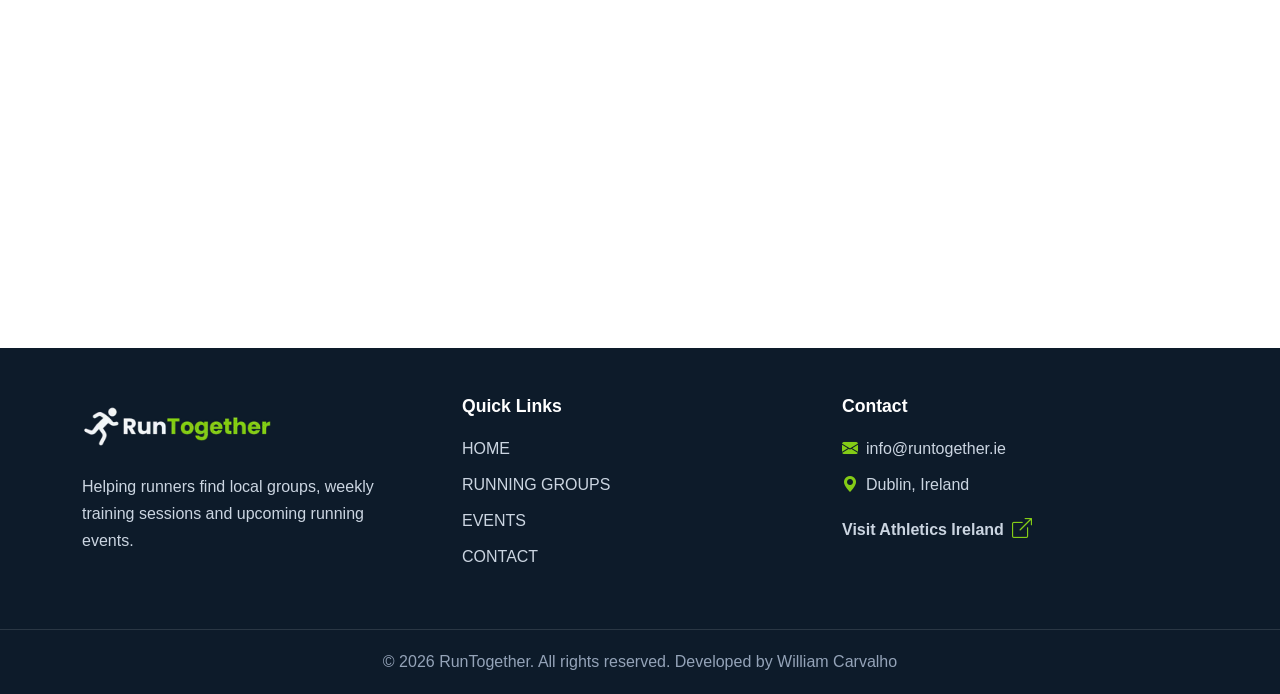
==== commit f663cf86: "Fix the HTML and CSS for the form on the contact page" ====
--- a/contact.html
+++ b/contact.html
@@ -118,57 +118,53 @@
         </section>
 
         <!-- Form section -->
-        <div class="col-12 col-md-6">
-          <div class="container my-5">
-            <div class="row justify-content-center">
-              <div class="col-12 col-md-8 col-lg-6 w-100 border rounded p-4">
-                <h3 class="mb-4">Send Us a Message</h3>
-
-                <form action="#" method="post">
-                  <div class="mb-3">
-                    <label for="full-name" class="form-label">
-                      Full Name
-                    </label>
-
-                    <input type="text" class="form-control" id="full-name" name="full-name"
-                      placeholder="Enter your full name" autocomplete="name" required>
-                  </div>
-
-                  <div class="mb-3">
-                    <label for="email" class="form-label">
-                      Email Address
-                    </label>
-
-                    <input type="email" class="form-control" id="email" name="email"
-                      placeholder="Enter your email address" autocomplete="email" required>
-                  </div>
-
-                  <div class="mb-3">
-                    <label for="subject" class="form-label">
-                      Subject
-                    </label>
-
-                    <input type="text" class="form-control" id="subject" name="subject"
-                      placeholder="What is your message about?" required>
-                  </div>
-
-                  <div class="mb-3">
-                    <label for="message" class="form-label">
-                      Message
-                    </label>
-
-                    <textarea class="form-control" id="message" name="message" rows="5"
-                      placeholder="Write your message here" required></textarea>
-                  </div>
-
-                  <button type="submit" class="btn btn-success">
-                    Send Message
-                  </button>
-                </form>
-              </div>
-            </div>
-          </div>
-        </div>
+        <section class="col-12 col-md-6">
+          <h2 class="mb-4 fs-1 fw-bold">
+            Send Us a Message
+          </h2>
+
+          <form action="#" method="post" class="form-container">
+            <div class="mb-3">
+              <label for="full-name" class="form-label">
+                Full Name
+              </label>
+
+              <input type="text" class="form-control" id="full-name" name="full-name" placeholder="Enter your full name"
+                autocomplete="name" required>
+            </div>
+
+            <div class="mb-3">
+              <label for="email" class="form-label">
+                Email Address
+              </label>
+
+              <input type="email" class="form-control" id="email" name="email" placeholder="Enter your email address"
+                autocomplete="email" required>
+            </div>
+
+            <div class="mb-3">
+              <label for="subject" class="form-label">
+                Subject
+              </label>
+
+              <input type="text" class="form-control" id="subject" name="subject"
+                placeholder="What is your message about?" required>
+            </div>
+
+            <div class="mb-3">
+              <label for="message" class="form-label">
+                Message
+              </label>
+
+              <textarea class="form-control" id="message" name="message" rows="5" placeholder="Write your message here"
+                required></textarea>
+            </div>
+
+            <button type="submit" class="btn btn-success">
+              Send Message
+            </button>
+          </form>
+        </section>
       </div>
     </section>
 
@@ -179,10 +175,10 @@
       </h2>
 
       <div class="map-container">
-        <iframe src="https://www.google.com/maps/embed?pb=!1m18!1m12!1m3!1d76257.89728710684!2d-6.3281034318511535!3d53.32429171645682!2m3!1f0!2f0!3f0!3m2!1i1024!2i768!4f13.1!3m3!1m2!1s0x48670e80ea27ac2f%3A0xa00c7a9973171a0!2sDublin%2C%20Ireland!5e0!3m2!1sen!2snl!4v1784812689802!5m2!1sen!2snl" 
-          title="Map showing Dublin, Ireland" 
-          loading="lazy"
-          allowfullscreen referrerpolicy="strict-origin-when-cross-origin">
+        <iframe
+          src="https://www.google.com/maps/embed?pb=!1m18!1m12!1m3!1d76257.89728710684!2d-6.3281034318511535!3d53.32429171645682!2m3!1f0!2f0!3f0!3m2!1i1024!2i768!4f13.1!3m3!1m2!1s0x48670e80ea27ac2f%3A0xa00c7a9973171a0!2sDublin%2C%20Ireland!5e0!3m2!1sen!2snl!4v1784812689802!5m2!1sen!2snl"
+          title="Map showing Dublin, Ireland" loading="lazy" allowfullscreen
+          referrerpolicy="strict-origin-when-cross-origin">
         </iframe>
       </div>
     </section>
--- a/css/style.css
+++ b/css/style.css
@@ -430,6 +430,12 @@
   color: #22c55e;
 }
 
+.form-container {
+  padding: 30px;
+  border: 1px solid #e3e3e3;
+  border-radius: 20px;
+}
+
 /* Maps section */
 .maps-section {
   border-top: 3px solid #f1f5f9;
